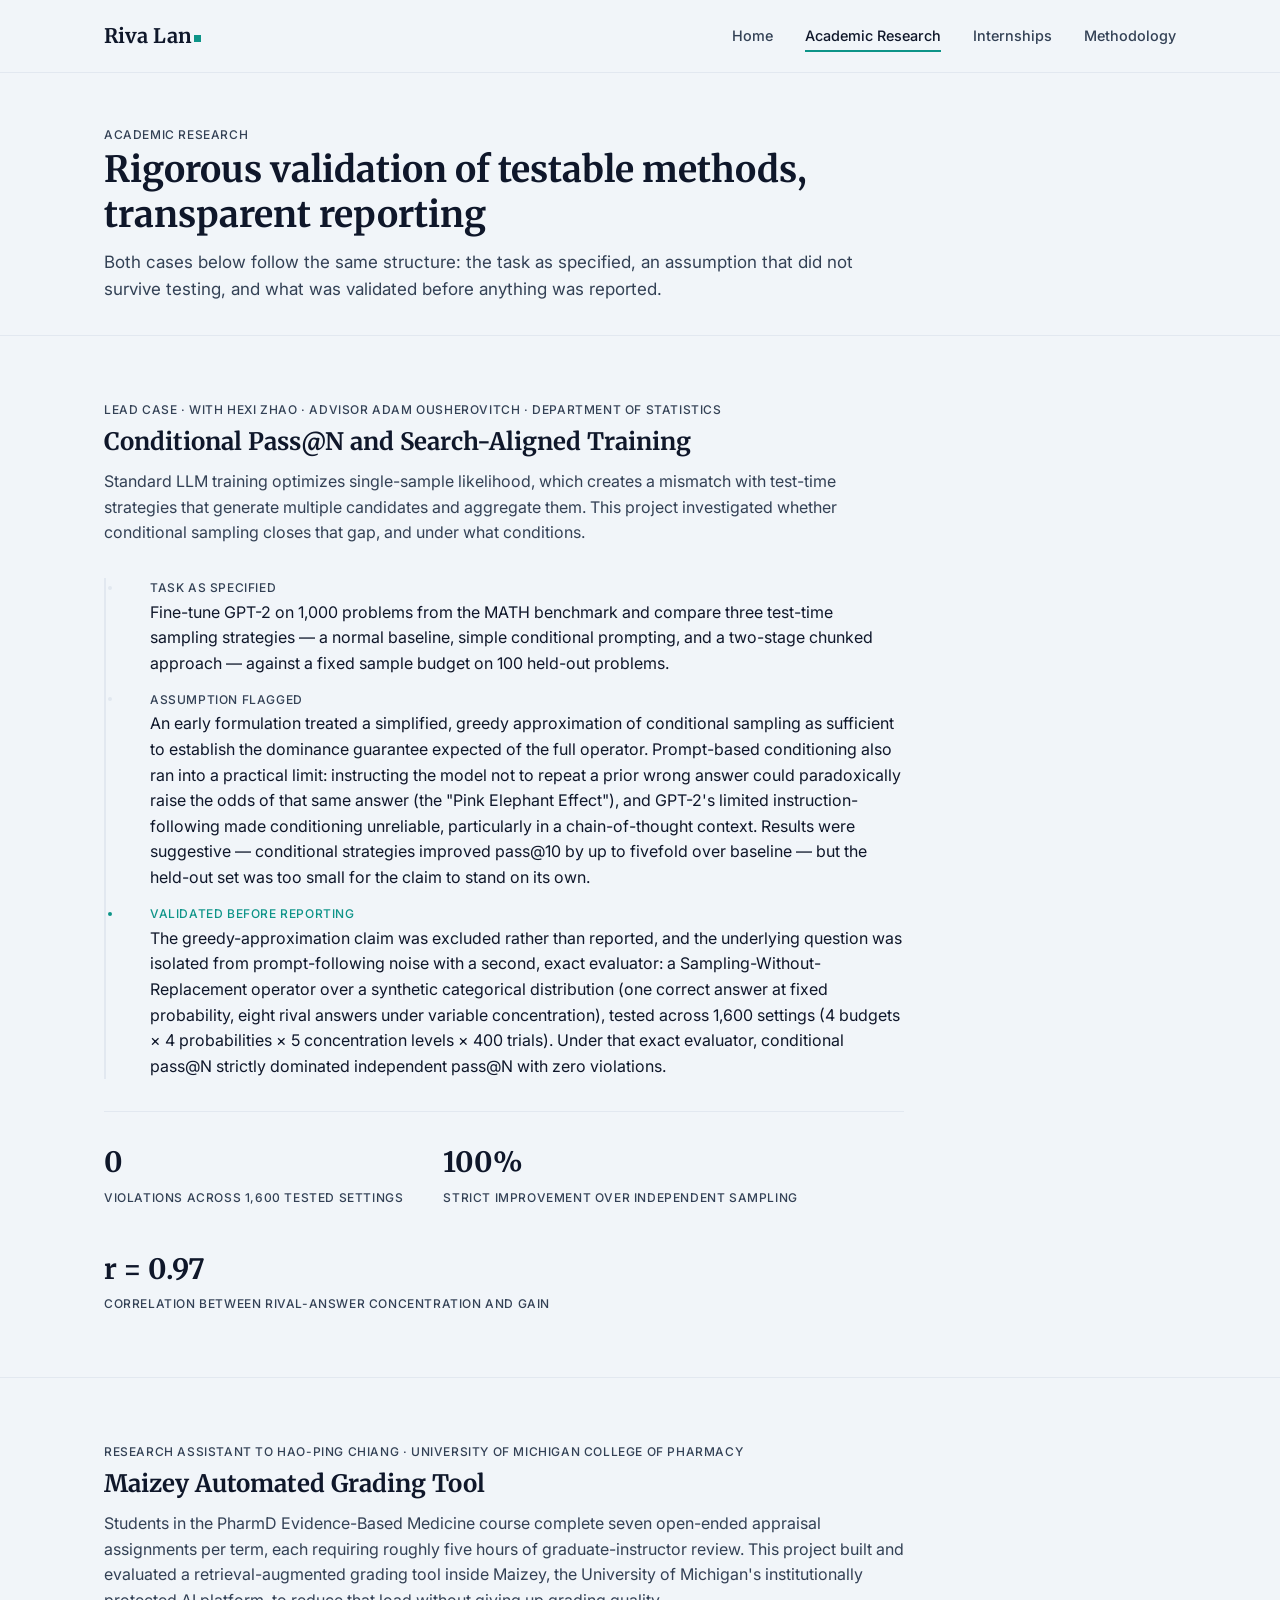
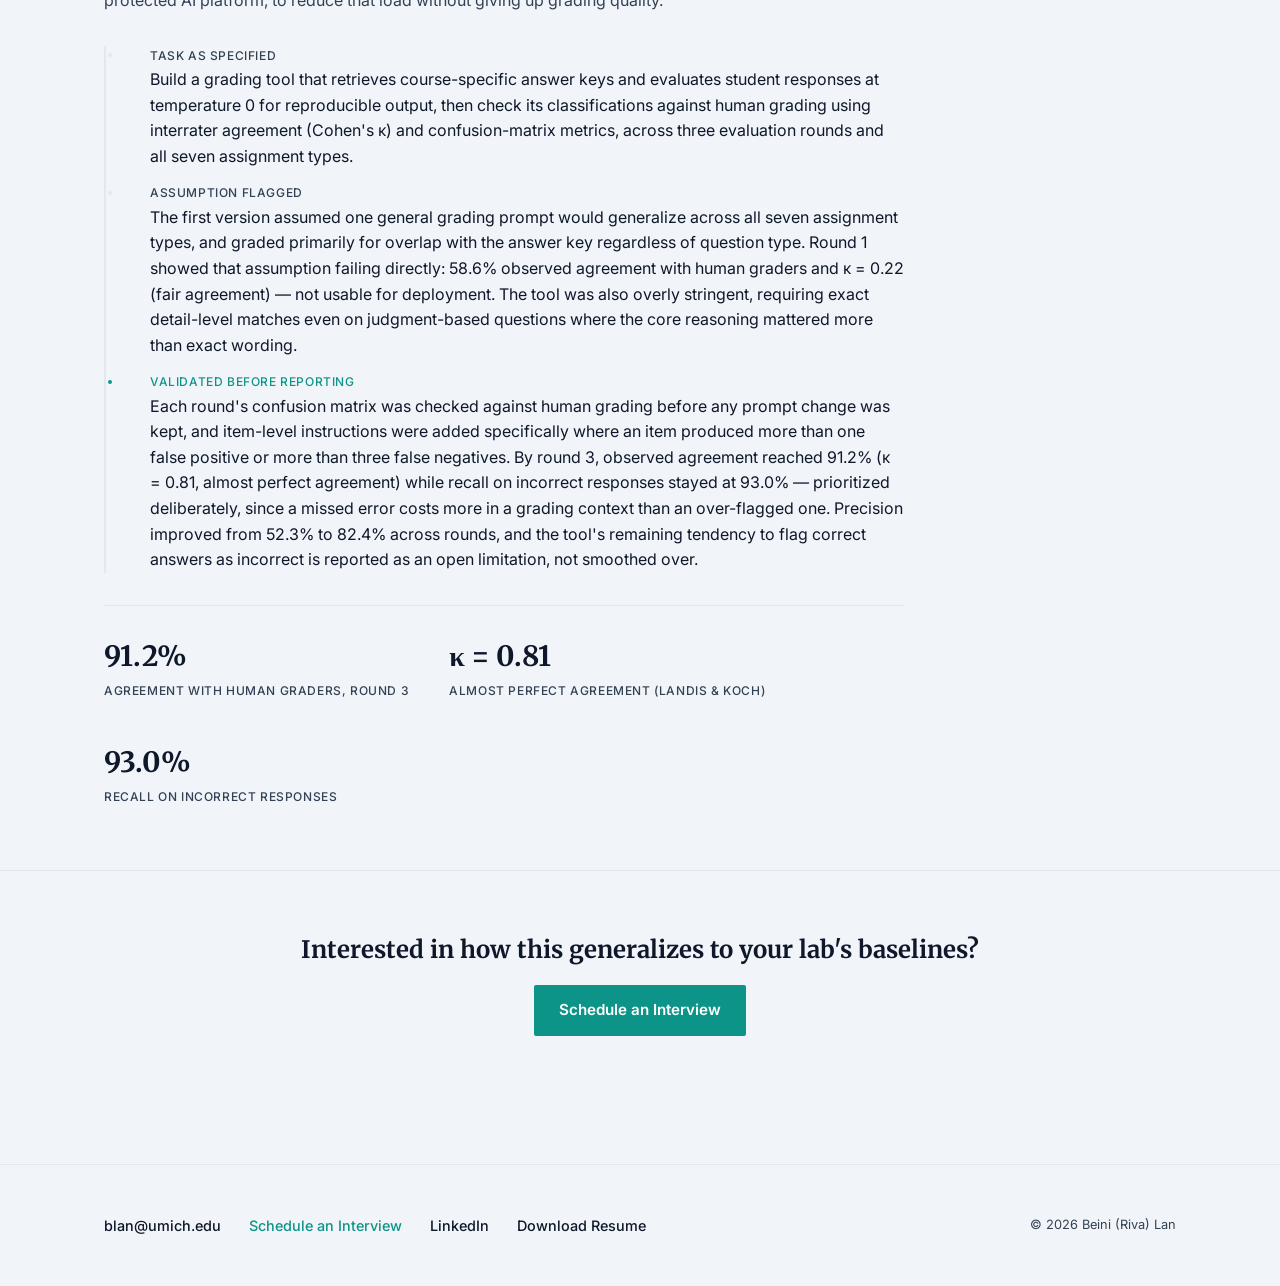
==== academic-research.html @ 8a8fefa3 "Lock the design foundation" ====
<!DOCTYPE html>
<html lang="en">
<head>
  <meta charset="UTF-8">
  <meta name="viewport" content="width=device-width, initial-scale=1.0">
  <title>Academic Research — Riva Lan</title>
  <meta name="description" content="Case studies in LLM test-time strategies and AI-assisted grading tool development, University of Michigan.">

  <link rel="icon" type="image/png" sizes="32x32" href="assets/favicon-32.png">
  <link rel="icon" type="image/png" sizes="16x16" href="assets/favicon-16.png">
  <link rel="apple-touch-icon" href="assets/apple-touch-icon.png">
  <link rel="stylesheet" href="styles.css">
</head>
<body>

  <nav class="site-nav">
    <div class="container">
      <a href="index.html" class="wordmark">Riva Lan<span class="dot"></span></a>
      <ul class="nav-links">
        <li><a href="index.html">Home</a></li>
        <li><a href="academic-research.html" aria-current="page">Academic Research</a></li>
        <li><a href="internships.html">Internships</a></li>
        <li><a href="methodology.html">Methodology</a></li>
      </ul>
    </div>
  </nav>

  <header class="page-hero">
    <div class="container">
      <span class="eyebrow">Academic Research</span>
      <h1>Rigorous validation of testable methods, transparent reporting</h1>
      <p class="lede">Both cases below follow the same structure: the task as specified, an assumption that did not survive testing, and what was validated before anything was reported.</p>
    </div>
  </header>

  <section class="section case-block" id="llm-test-time-strategies" aria-labelledby="llm-heading">
    <div class="container">
      <span class="eyebrow case-meta">Lead Case · With Hexi Zhao · Advisor Adam Ousherovitch · Department of Statistics</span>
      <h2 id="llm-heading">Conditional Pass@N and Search-Aligned Training</h2>
      <p class="case-framing">Standard LLM training optimizes single-sample likelihood, which creates a mismatch with test-time strategies that generate multiple candidates and aggregate them. This project investigated whether conditional sampling closes that gap, and under what conditions.</p>

      <div class="proof-item">
        <div class="proof-row">
          <span class="label">Task as specified</span>
          <p>Fine-tune GPT-2 on 1,000 problems from the MATH benchmark and compare three test-time sampling strategies — a normal baseline, simple conditional prompting, and a two-stage chunked approach — against a fixed sample budget on 100 held-out problems.</p>
        </div>
        <div class="proof-row">
          <span class="label">Assumption flagged</span>
          <p>An early formulation treated a simplified, greedy approximation of conditional sampling as sufficient to establish the dominance guarantee expected of the full operator. Prompt-based conditioning also ran into a practical limit: instructing the model not to repeat a prior wrong answer could paradoxically raise the odds of that same answer (the "Pink Elephant Effect"), and GPT-2's limited instruction-following made conditioning unreliable, particularly in a chain-of-thought context. Results were suggestive — conditional strategies improved pass@10 by up to fivefold over baseline — but the held-out set was too small for the claim to stand on its own.</p>
        </div>
        <div class="proof-row is-validated">
          <span class="label">Validated before reporting</span>
          <p>The greedy-approximation claim was excluded rather than reported, and the underlying question was isolated from prompt-following noise with a second, exact evaluator: a Sampling-Without-Replacement operator over a synthetic categorical distribution (one correct answer at fixed probability, eight rival answers under variable concentration), tested across 1,600 settings (4 budgets × 4 probabilities × 5 concentration levels × 400 trials). Under that exact evaluator, conditional pass@N strictly dominated independent pass@N with zero violations.</p>
        </div>
      </div>

      <div class="stat-strip">
        <div class="stat"><span class="stat-number">0</span><span class="label">Violations across 1,600 tested settings</span></div>
        <div class="stat"><span class="stat-number">100%</span><span class="label">Strict improvement over independent sampling</span></div>
        <div class="stat"><span class="stat-number">r = 0.97</span><span class="label">Correlation between rival-answer concentration and gain</span></div>
      </div>
    </div>
  </section>

  <section class="section case-block" id="maizey-grading-tool" aria-labelledby="maizey-heading">
    <div class="container">
      <span class="eyebrow case-meta">Research Assistant to Hao-Ping Chiang · University of Michigan College of Pharmacy</span>
      <h2 id="maizey-heading">Maizey Automated Grading Tool</h2>
      <p class="case-framing">Students in the PharmD Evidence-Based Medicine course complete seven open-ended appraisal assignments per term, each requiring roughly five hours of graduate-instructor review. This project built and evaluated a retrieval-augmented grading tool inside Maizey, the University of Michigan's institutionally protected AI platform, to reduce that load without giving up grading quality.</p>

      <div class="proof-item">
        <div class="proof-row">
          <span class="label">Task as specified</span>
          <p>Build a grading tool that retrieves course-specific answer keys and evaluates student responses at temperature 0 for reproducible output, then check its classifications against human grading using interrater agreement (Cohen's κ) and confusion-matrix metrics, across three evaluation rounds and all seven assignment types.</p>
        </div>
        <div class="proof-row">
          <span class="label">Assumption flagged</span>
          <p>The first version assumed one general grading prompt would generalize across all seven assignment types, and graded primarily for overlap with the answer key regardless of question type. Round 1 showed that assumption failing directly: 58.6% observed agreement with human graders and κ = 0.22 (fair agreement) — not usable for deployment. The tool was also overly stringent, requiring exact detail-level matches even on judgment-based questions where the core reasoning mattered more than exact wording.</p>
        </div>
        <div class="proof-row is-validated">
          <span class="label">Validated before reporting</span>
          <p>Each round's confusion matrix was checked against human grading before any prompt change was kept, and item-level instructions were added specifically where an item produced more than one false positive or more than three false negatives. By round 3, observed agreement reached 91.2% (κ = 0.81, almost perfect agreement) while recall on incorrect responses stayed at 93.0% — prioritized deliberately, since a missed error costs more in a grading context than an over-flagged one. Precision improved from 52.3% to 82.4% across rounds, and the tool's remaining tendency to flag correct answers as incorrect is reported as an open limitation, not smoothed over.</p>
        </div>
      </div>

      <div class="stat-strip">
        <div class="stat"><span class="stat-number">91.2%</span><span class="label">Agreement with human graders, round 3</span></div>
        <div class="stat"><span class="stat-number">κ = 0.81</span><span class="label">Almost perfect agreement (Landis &amp; Koch)</span></div>
        <div class="stat"><span class="stat-number">93.0%</span><span class="label">Recall on incorrect responses</span></div>
      </div>
    </div>
  </section>

  <section class="cta-band">
    <div class="container">
      <h2>Interested in how this generalizes to your lab's baselines?</h2>
      <a class="btn btn-primary" href="https://calendar.app.google/bJazdX21SBaHCQoB9" target="_blank" rel="noopener">Schedule an Interview</a>
    </div>
  </section>

  <footer class="site-footer">
    <div class="container">
      <ul class="footer-links">
        <li><a href="mailto:blan@umich.edu">blan@umich.edu</a></li>
        <li><a class="is-primary" href="https://calendar.app.google/bJazdX21SBaHCQoB9" target="_blank" rel="noopener">Schedule an Interview</a></li>
        <li><a href="https://www.linkedin.com/in/rivalan/" target="_blank" rel="noopener">LinkedIn</a></li>
        <li><a href="assets/resume.pdf">Download Resume</a></li>
      </ul>
      <span class="copyright">© 2026 Beini (Riva) Lan</span>
    </div>
  </footer>

</body>
</html>
---- styles.css ----
/* =========================================================
   Riva Lan — Portfolio Stylesheet
   One file, shared by every page. Organized in the order a
   page is read: tokens → base → layout → components → footer
   → responsive. Values below map directly to the Identity Kit
   (fonts, colors, spacing) — change a token here and it
   updates everywhere it is used.
   ========================================================= */

@import url('https://fonts.googleapis.com/css2?family=Merriweather:wght@700;900&family=Inter:wght@400;500;600&display=swap');

/* ---------- Tokens ---------- */
:root {
  /* Color palette (Identity Kit) */
  --color-bg: #F1F5F9;       /* Cool White — background */
  --color-ink: #0F172A;      /* Rich Black — headings & body */
  --color-slate: #334155;    /* Deeper Slate — secondary text, borders */
  --color-accent: #0D9488;   /* Muted Teal — links, primary CTA */
  --color-surface: #FFFFFF;  /* card surfaces, slightly lifted off bg */
  --color-border: #E2E8F0;   /* hairline borders on cards */

  /* Type */
  --font-heading: 'Merriweather', Georgia, 'Times New Roman', serif;
  --font-body: 'Inter', -apple-system, BlinkMacSystemFont, 'Segoe UI', sans-serif;

  --size-h1: 2.25rem;   /* 36px — page titles */
  --size-h2: 1.5rem;    /* 24px — section headers */
  --size-body: 1rem;    /* 16px */
  --size-label: 0.75rem;/* 12px — small caps labels */

  /* Spacing */
  --space-section: 4rem;   /* vertical rhythm between major sections */
  --space-card: 1.5rem;    /* padding inside cards */
  --content-max: 800px;    /* paragraph width cap */
  --page-max: 1120px;      /* outer page/container width */
}

/* ---------- Base / Reset ---------- */
*, *::before, *::after { box-sizing: border-box; }

html { scroll-behavior: smooth; }

@media (prefers-reduced-motion: reduce) {
  html { scroll-behavior: auto; }
  *, *::before, *::after { animation-duration: 0.01ms !important; transition-duration: 0.01ms !important; }
}

body {
  margin: 0;
  background: var(--color-bg);
  color: var(--color-ink);
  font-family: var(--font-body);
  font-size: var(--size-body);
  line-height: 1.6;
  -webkit-font-smoothing: antialiased;
}

h1, h2, h3 {
  font-family: var(--font-heading);
  font-weight: 700;
  line-height: 1.25;
  margin: 0 0 0.75rem;
  color: var(--color-ink);
}

h1 { font-size: var(--size-h1); }
h2 { font-size: var(--size-h2); }

p { margin: 0 0 1rem; max-width: var(--content-max); }

a { color: var(--color-accent); text-decoration: none; }
a:hover { text-decoration: underline; }

a:focus-visible,
button:focus-visible {
  outline: 2px solid var(--color-accent);
  outline-offset: 3px;
}

.eyebrow, .label {
  font-family: var(--font-body);
  font-weight: 500;
  font-size: var(--size-label);
  letter-spacing: 0.05em;
  text-transform: uppercase;
  color: var(--color-slate);
}

.container {
  max-width: var(--page-max);
  margin: 0 auto;
  padding: 0 1.5rem;
}

/* ---------- Navigation ---------- */
.site-nav {
  border-bottom: 1px solid var(--color-border);
  background: var(--color-bg);
  position: sticky;
  top: 0;
  z-index: 10;
}

.site-nav .container {
  display: flex;
  align-items: center;
  justify-content: space-between;
  height: 4.5rem;
}

.wordmark {
  font-family: var(--font-heading);
  font-weight: 700;
  font-size: 1.25rem;
  color: var(--color-ink);
  display: inline-flex;
  align-items: baseline;
  gap: 0.05em;
}

.wordmark:hover { text-decoration: none; }

.wordmark .dot {
  display: inline-block;
  width: 0.36em;
  height: 0.36em;
  background: var(--color-accent);
  margin-left: 0.06em;
  transform: translateY(-0.05em);
}

.nav-links {
  list-style: none;
  display: flex;
  gap: 2rem;
  margin: 0;
  padding: 0;
}

.nav-links a {
  color: var(--color-slate);
  font-weight: 500;
  font-size: 0.9rem;
}

.nav-links a[aria-current="page"] {
  color: var(--color-ink);
  border-bottom: 2px solid var(--color-accent);
  padding-bottom: 0.35rem;
}

.nav-toggle { display: none; }

/* ---------- Buttons ---------- */
.btn {
  display: inline-block;
  font-family: var(--font-body);
  font-weight: 600;
  font-size: 0.95rem;
  padding: 0.75rem 1.5rem;
  border-radius: 2px;
  border: 1px solid transparent;
  cursor: pointer;
}

.btn:hover { text-decoration: none; }

.btn-primary {
  background: var(--color-accent);
  color: #FFFFFF;
}
.btn-primary:hover { background: #0B7C71; }

.btn-secondary {
  background: transparent;
  color: var(--color-ink);
  border-color: var(--color-slate);
}
.btn-secondary:hover { border-color: var(--color-ink); }

/* ---------- Hero ---------- */
.hero {
  padding: var(--space-section) 0 3rem;
}

.hero .eyebrow { margin-bottom: 1rem; display: block; }

.hero h1 {
  max-width: 720px;
  font-size: clamp(1.75rem, 4vw, var(--size-h1));
}

.hero p.lede {
  max-width: var(--content-max);
  color: var(--color-slate);
  font-size: 1.0625rem;
}

.hero .actions { margin-top: 1.75rem; }

/* ---------- Section shell ---------- */
.section {
  padding: var(--space-section) 0;
  border-top: 1px solid var(--color-border);
}

.section-head { margin-bottom: 2rem; max-width: var(--content-max); }
.section-head .eyebrow { display: block; margin-bottom: 0.5rem; }
.section-head p { color: var(--color-slate); }

/* ---------- Proof items (reliability snapshot) ----------
   Structural signature used across the site: every reliability
   claim is shown as the same three-step sequence — task set,
   assumption flagged, result validated — never as an adjective. */

.proof-grid {
  display: grid;
  grid-template-columns: repeat(auto-fit, minmax(280px, 1fr));
  gap: 2rem;
}

.proof-item {
  border-left: 2px solid var(--color-border);
  padding-left: 1.25rem;
}

.proof-row {
  position: relative;
  padding-left: 1.25rem;
  margin-bottom: 0.85rem;
}

.proof-row::before {
  content: "";
  position: absolute;
  left: -1.5rem;
  top: 0.35rem;
  width: 8px;
  height: 8px;
  border-radius: 50%;
  background: var(--color-border);
  border: 2px solid var(--color-bg);
}

.proof-row.is-validated::before { background: var(--color-accent); }

.proof-row .label { display: block; margin-bottom: 0.15rem; }
.proof-row.is-validated .label { color: var(--color-accent); }
.proof-row p { margin: 0; font-size: 0.95rem; }

/* ---------- Cards ---------- */
.card {
  background: var(--color-surface);
  border: 1px solid var(--color-border);
  padding: var(--space-card);
}

.case-card .eyebrow { display: block; margin-bottom: 0.5rem; }
.case-card h3 {
  font-family: var(--font-heading);
  font-size: 1.25rem;
  margin-bottom: 0.6rem;
}
.case-card p { color: var(--color-slate); margin-bottom: 1rem; }
.case-card .read-more { font-weight: 600; }

.note-block {
  border: 1px dashed var(--color-slate);
  padding: 1.25rem;
  color: var(--color-slate);
  font-size: 0.9rem;
}

/* ---------- Case pages: page hero (shorter than home) ---------- */
.page-hero { padding: 3rem 0 1rem; }
.page-hero h1 { font-size: clamp(1.6rem, 3.4vw, var(--size-h1)); max-width: var(--content-max); }
.page-hero p.lede { color: var(--color-slate); font-size: 1.0625rem; }

/* ---------- Case block (full write-up) ---------- */
.case-block .case-meta { display: block; margin-bottom: 0.5rem; }
.case-block h2 { max-width: var(--content-max); }
.case-block .case-framing { color: var(--color-slate); max-width: var(--content-max); margin-bottom: 2rem; }
.case-block .proof-item { border-left: 2px solid var(--color-border); padding-left: 1.5rem; max-width: var(--content-max); }
.case-block .proof-row p { font-size: 1rem; max-width: var(--content-max); }

/* ---------- Stat strip ---------- */
.stat-strip {
  display: flex;
  flex-wrap: wrap;
  gap: 2.5rem;
  margin-top: 2rem;
  padding-top: 1.75rem;
  border-top: 1px solid var(--color-border);
  max-width: var(--content-max);
}

.stat .stat-number {
  font-family: var(--font-heading);
  font-weight: 700;
  font-size: 1.75rem;
  color: var(--color-ink);
  display: block;
}

.stat .label { display: block; margin-top: 0.15rem; }

/* ---------- CTA band ---------- */
.cta-band {
  text-align: center;
  padding: var(--space-section) 0;
  border-top: 1px solid var(--color-border);
}
.cta-band h2 { margin-bottom: 1.25rem; }

/* ---------- Footer ---------- */
.site-footer {
  border-top: 1px solid var(--color-border);
  padding: 3rem 0;
  margin-top: var(--space-section);
}

.site-footer .container {
  display: flex;
  flex-wrap: wrap;
  align-items: center;
  justify-content: space-between;
  gap: 1.5rem;
}

.footer-links {
  list-style: none;
  display: flex;
  flex-wrap: wrap;
  gap: 1.75rem;
  margin: 0;
  padding: 0;
}

.footer-links a {
  color: var(--color-ink);
  font-weight: 500;
  font-size: 0.9rem;
}

.footer-links a.is-primary { color: var(--color-accent); }

.site-footer .copyright {
  color: var(--color-slate);
  font-size: 0.8rem;
}

/* ---------- Responsive ---------- */
@media (max-width: 640px) {
  .site-nav .container { height: auto; padding-top: 1rem; padding-bottom: 1rem; flex-wrap: wrap; row-gap: 0.75rem; }
  .nav-links { gap: 1.25rem; flex-wrap: wrap; }
  .hero { padding: 2.5rem 0 2rem; }
  .section { padding: 2.5rem 0; }
  .site-footer .container { flex-direction: column; align-items: flex-start; }
}
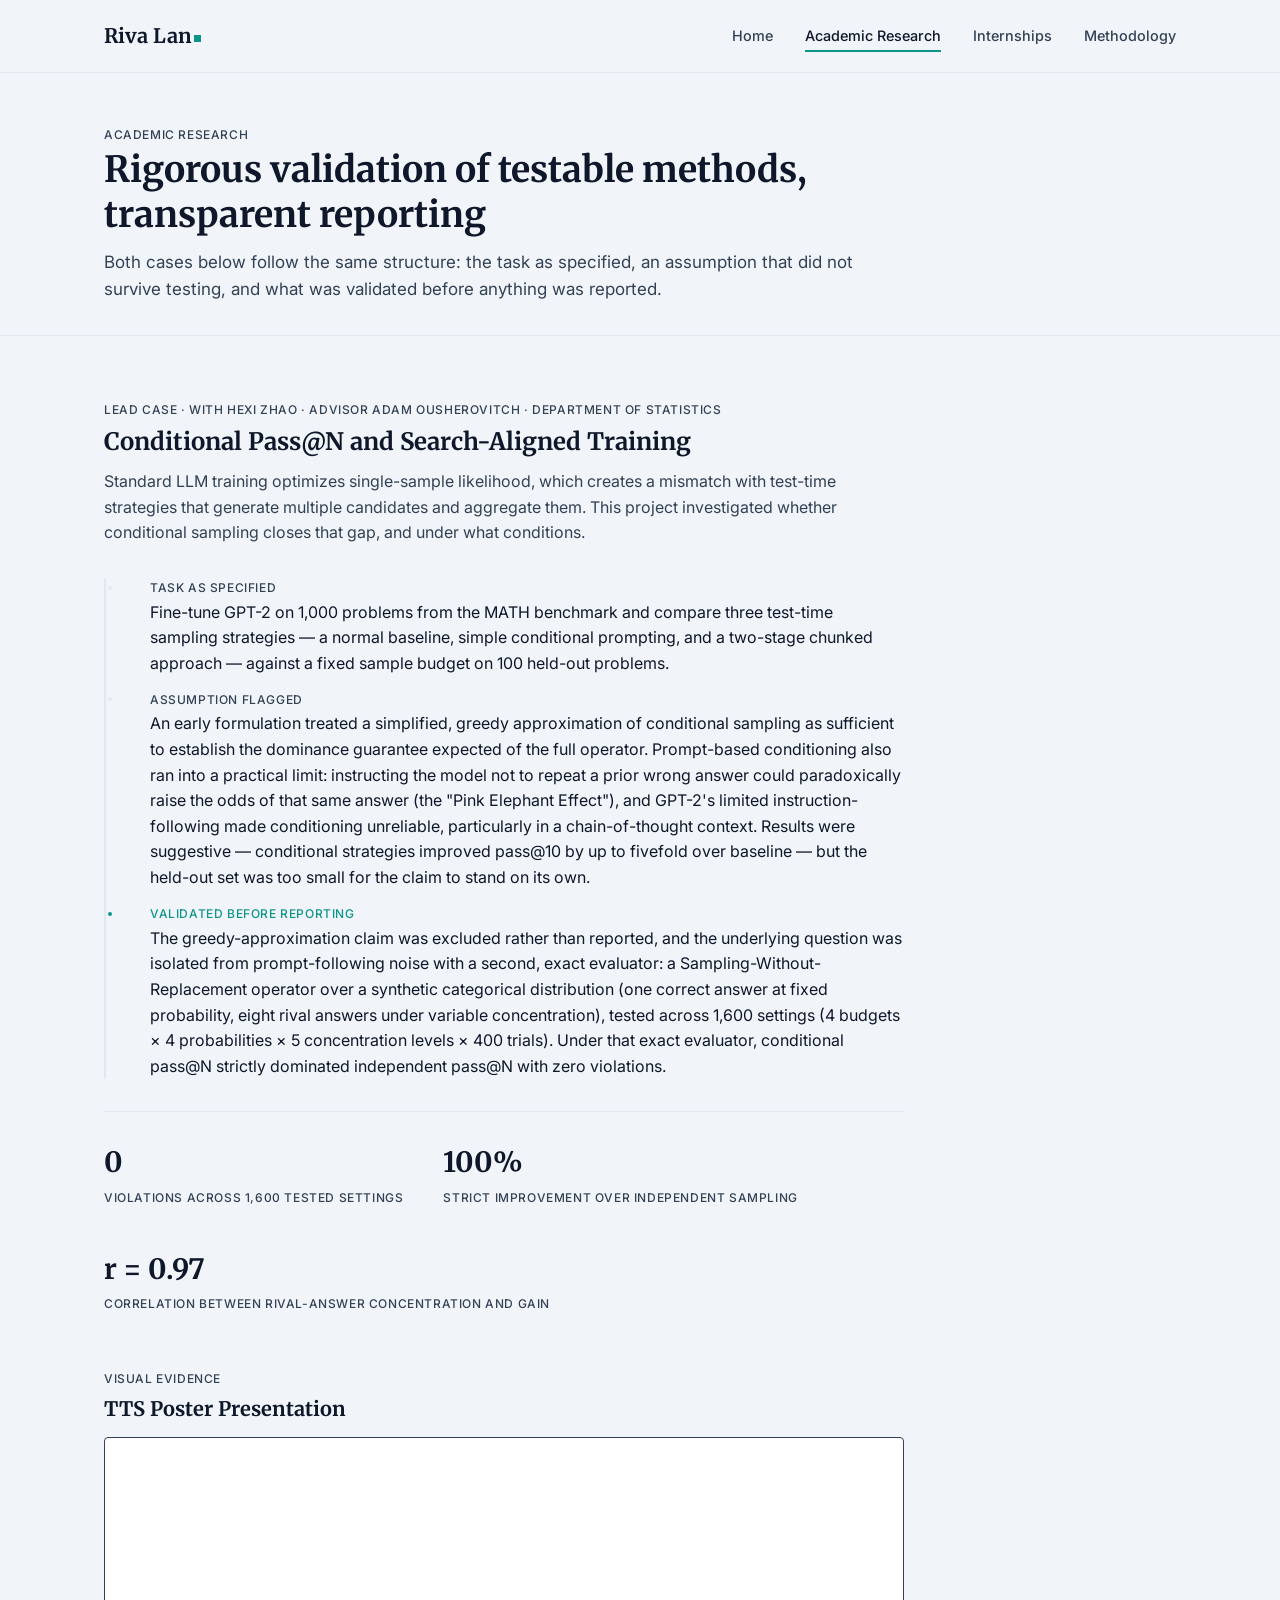
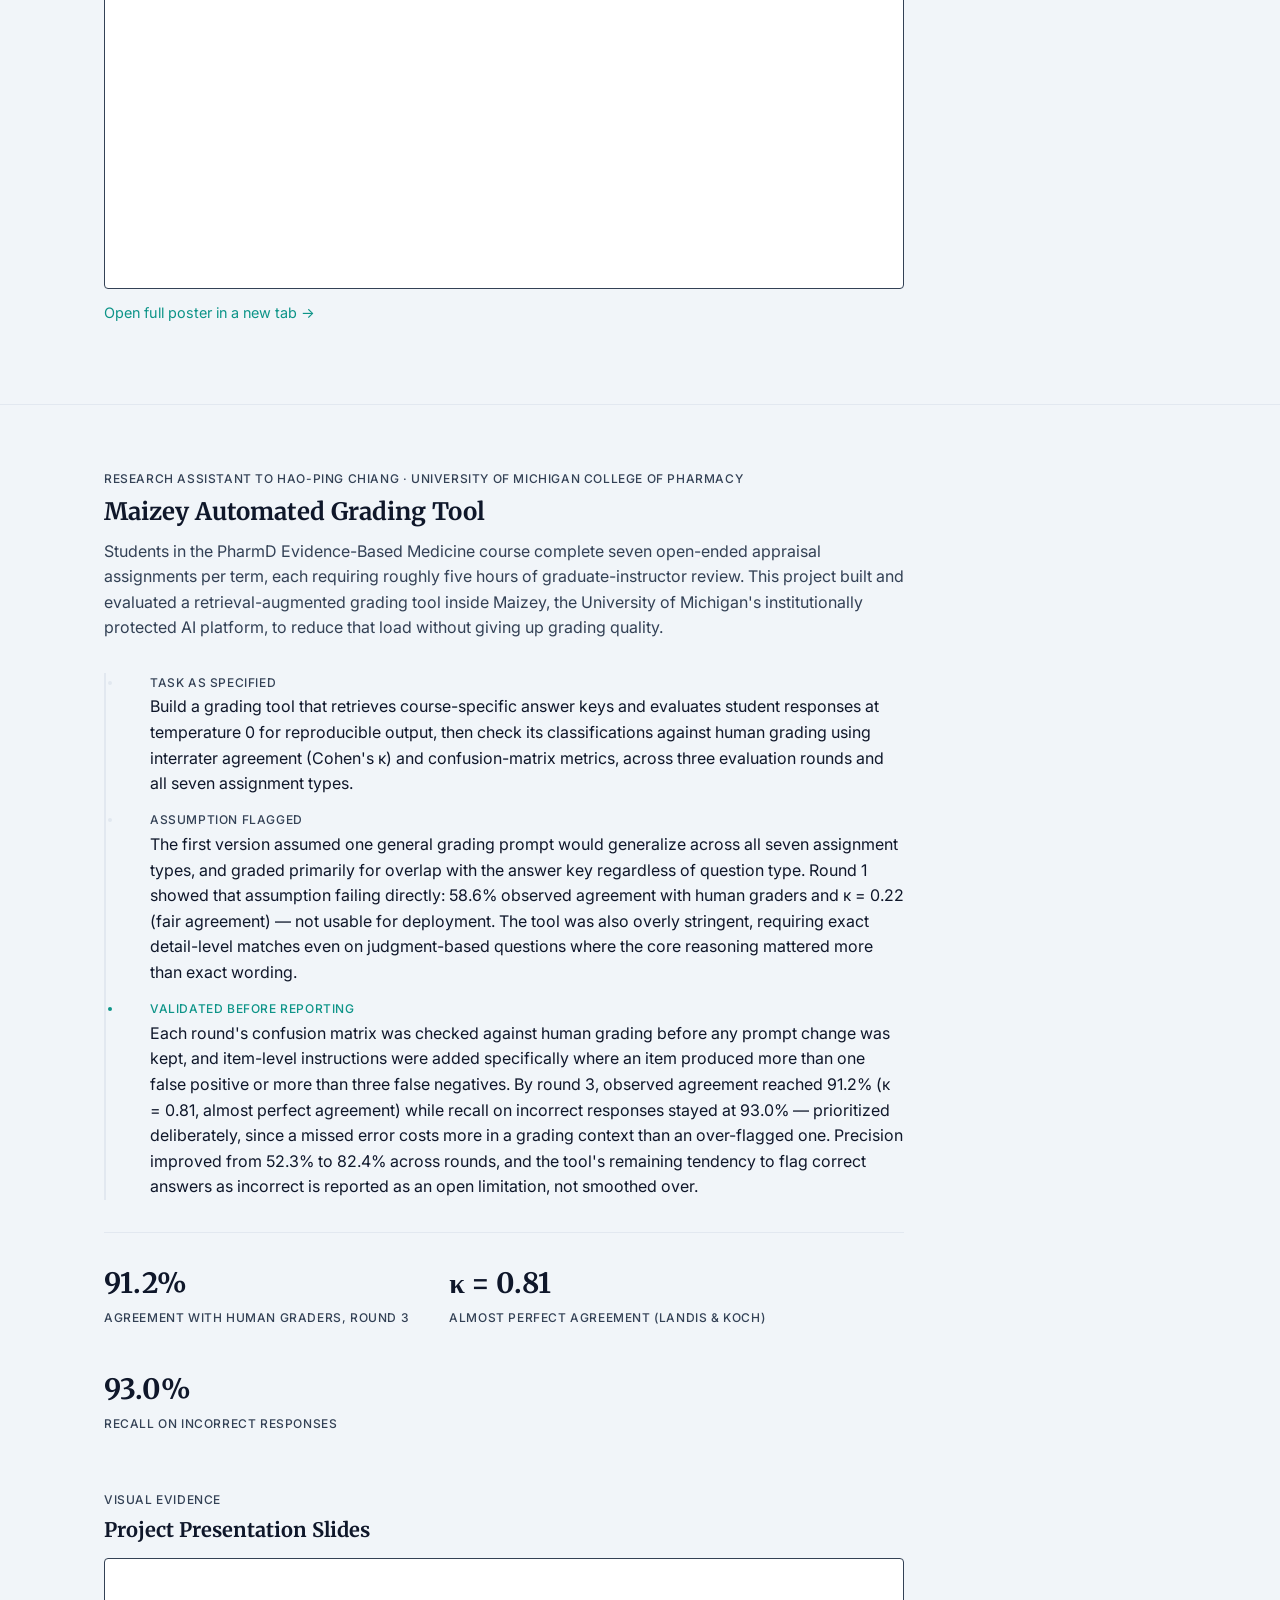
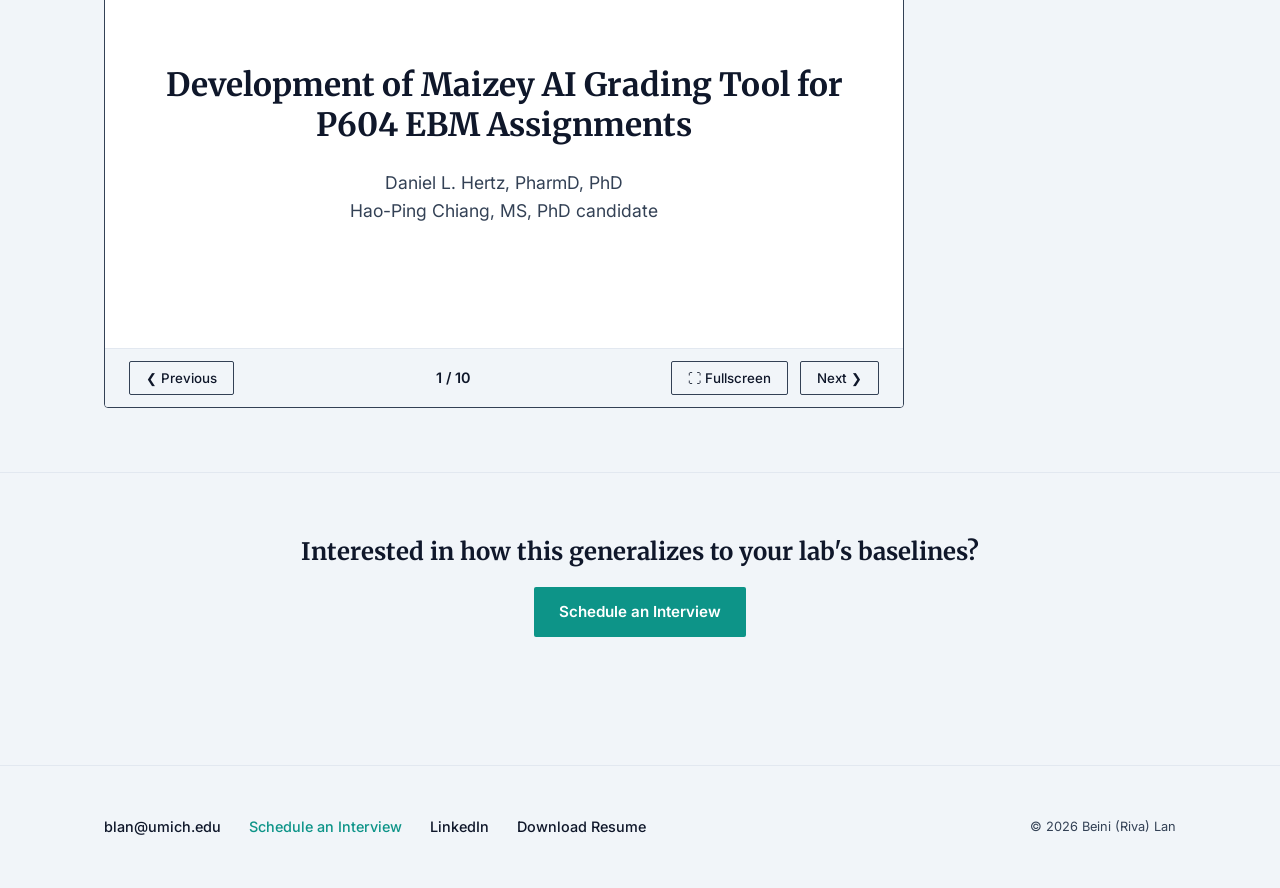
==== commit 2cd36a2e: "Revised html" ====
--- a/academic-research.html
+++ b/academic-research.html
@@ -10,6 +10,85 @@
   <link rel="icon" type="image/png" sizes="16x16" href="assets/favicon-16.png">
   <link rel="apple-touch-icon" href="assets/apple-touch-icon.png">
   <link rel="stylesheet" href="styles.css">
+
+  <!-- Added Styles for Custom Slideshow -->
+  <style>
+    .presentation-container {
+      position: relative;
+      width: 100%;
+      aspect-ratio: 16 / 9;
+      background: var(--color-surface);
+      border: 1px solid var(--color-slate);
+      border-radius: 4px;
+      display: flex;
+      flex-direction: column;
+      overflow: hidden;
+      margin-top: 1rem;
+    }
+    .presentation-container:fullscreen {
+      width: 100vw;
+      height: 100vh;
+      border: none;
+      border-radius: 0;
+      aspect-ratio: auto;
+    }
+    .maizey-slide {
+      display: none;
+      flex-grow: 1;
+      padding: 3rem;
+      overflow-y: auto;
+      color: var(--color-ink);
+    }
+    .maizey-slide h3 {
+      font-size: 1.5rem;
+      margin-bottom: 1.5rem;
+      border-bottom: 1px solid var(--color-border);
+      padding-bottom: 0.5rem;
+    }
+    .maizey-slide table {
+      width: 100%;
+      border-collapse: collapse;
+      margin-top: 1rem;
+      font-size: 0.9rem;
+    }
+    .maizey-slide th, .maizey-slide td {
+      border: 1px solid var(--color-border);
+      padding: 0.5rem;
+      text-align: center;
+    }
+    .maizey-slide th {
+      background: var(--color-bg);
+      font-weight: 600;
+    }
+    .slide-controls {
+      display: flex;
+      justify-content: space-between;
+      align-items: center;
+      padding: 0.75rem 1.5rem;
+      background: var(--color-bg);
+      border-top: 1px solid var(--color-border);
+    }
+    .slide-controls button {
+      background: transparent;
+      border: 1px solid var(--color-slate);
+      color: var(--color-ink);
+      padding: 0.5rem 1rem;
+      border-radius: 2px;
+      cursor: pointer;
+      font-family: var(--font-body);
+      font-weight: 500;
+      transition: background 0.2s ease, color 0.2s ease;
+    }
+    .slide-controls button:hover {
+      background: var(--color-slate);
+      color: white;
+    }
+    @media (max-width: 640px) {
+      .maizey-slide { padding: 1.5rem; }
+      .presentation-container { aspect-ratio: auto; min-height: 500px; }
+      .slide-controls { flex-direction: column; gap: 1rem; }
+    }
+  </style>
 </head>
 <body>
 
@@ -59,6 +138,24 @@
         <div class="stat"><span class="stat-number">100%</span><span class="label">Strict improvement over independent sampling</span></div>
         <div class="stat"><span class="stat-number">r = 0.97</span><span class="label">Correlation between rival-answer concentration and gain</span></div>
       </div>
+
+      <!-- POSTER EMBED BLOCK -->
+      <div style="margin-top: 3.5rem; max-width: var(--content-max);">
+        <span class="eyebrow case-meta">Visual Evidence</span>
+        <h3 style="font-size: 1.25rem; margin-bottom: 1rem;">TTS Poster Presentation</h3>
+        
+        <a href="assets/TTS poster.pdf" target="_blank" rel="noopener" aria-label="Open full TTS poster.pdf in a new tab" style="display: block; position: relative; border: 1px solid var(--color-slate); border-radius: 4px; overflow: hidden; background: var(--color-surface);">
+          <div style="position: absolute; top: 0; left: 0; right: 0; bottom: 0; z-index: 10; cursor: pointer;"></div>
+          <iframe src="assets/TTS poster.pdf#toolbar=0&navpanes=0&scrollbar=0&view=FitH" width="100%" height="450px" style="border: none; display: block; pointer-events: none;" tabindex="-1">
+            <p>Your browser does not support inline PDF previews.</p>
+          </iframe>
+        </a>
+        
+        <p style="margin-top: 0.75rem; font-size: 0.9rem;">
+          <a href="assets/TTS poster.pdf" target="_blank" rel="noopener">Open full poster in a new tab →</a>
+        </p>
+      </div>
+
     </div>
   </section>
 
@@ -88,6 +185,298 @@
         <div class="stat"><span class="stat-number">κ = 0.81</span><span class="label">Almost perfect agreement (Landis &amp; Koch)</span></div>
         <div class="stat"><span class="stat-number">93.0%</span><span class="label">Recall on incorrect responses</span></div>
       </div>
+
+      <!-- ADDED MAIZEY SLIDESHOW BLOCK -->
+      <div style="margin-top: 3.5rem; max-width: var(--content-max);">
+        <span class="eyebrow case-meta">Visual Evidence</span>
+        <h3 style="font-size: 1.25rem; margin-bottom: 1rem;">Project Presentation Slides</h3>
+
+        <div class="presentation-container" id="maizey-slideshow">
+           
+           <!-- Slide 1 -->
+           <div class="maizey-slide">
+             <div style="height: 100%; display: flex; flex-direction: column; justify-content: center; align-items: center; text-align: center;">
+               <h3 style="border: none; font-size: 2rem; margin-bottom: 1rem;">Development of Maizey AI Grading Tool for P604 EBM Assignments</h3>
+               <p style="font-size: 1.1rem; color: var(--color-slate);">Daniel L. Hertz, PharmD, PhD<br>Hao-Ping Chiang, MS, PhD candidate</p>
+             </div>
+           </div>
+
+           <!-- Slide 2 -->
+           <div class="maizey-slide">
+             <h3>Outline</h3>
+             <ul style="font-size: 1.1rem; line-height: 2;">
+               <li><strong>Methods</strong>
+                 <ul>
+                   <li>Assignments used</li>
+                   <li>Sampling</li>
+                   <li>Data collection and analysis</li>
+                 </ul>
+               </li>
+               <li><strong>Results</strong></li>
+             </ul>
+           </div>
+
+           <!-- Slide 3 -->
+           <div class="maizey-slide">
+             <h3>Methods: Assignments & Sampling</h3>
+             <div style="display: flex; gap: 2rem; flex-wrap: wrap;">
+               <div style="flex: 1; min-width: 200px;">
+                 <strong>Assignments used:</strong>
+                 <ul style="font-size: 0.95rem;">
+                   <li>REVEAL_Results</li>
+                   <li>REVEAL_Validity</li>
+                   <li>SYGMA2_Assignment</li>
+                   <li>TRA_2P-TIMI_Assignment</li>
+                   <li>SYGMA2_ArticleSummary</li>
+                   <li>REVEAL_Appraisal</li>
+                   <li>TRA_2P-TIMI_Appraisal</li>
+                 </ul>
+               </div>
+               <div style="flex: 1; min-width: 200px;">
+                 <strong>Sampling:</strong>
+                 <p style="font-size: 0.95rem;">Restricted randomization</p>
+                 <p style="font-size: 0.95rem;">74 students were assigned to 7 groups, with 10 students in each group and the remaining students placed as extras. Students were not reassigned to the same group as in the previous test.</p>
+               </div>
+             </div>
+           </div>
+
+           <!-- Slide 4 -->
+           <div class="maizey-slide">
+             <h3>Methods: Data Collection & Analysis</h3>
+             <ul style="font-size: 1rem; line-height: 1.8;">
+               <li><strong>Data collection:</strong> Responses from both Maizey and the human grader coded as 1 (correct) or 0 (incorrect).</li>
+               <li><strong>Data analysis:</strong> Unit of analysis is each question.</li>
+               <li><strong>Agreement measures:</strong> Cohen’s Kappa and agreement rate.</li>
+               <li><strong>Performance metrics:</strong> Accuracy, precision, recall, and F1 score (assuming human grader is correct).</li>
+             </ul>
+           </div>
+
+           <!-- Slide 5 -->
+           <div class="maizey-slide">
+             <h3>Results: Overall Confusion Matrix</h3>
+             <p style="font-size: 0.85rem; color: var(--color-slate);">Based on all 7 assignments (1230 total observations)</p>
+             <ul style="font-size: 0.9rem;">
+               <li><strong>Disagreement:</strong> 10.98% (mostly different in details or interpretations)</li>
+               <li><strong>False negative rate:</strong> 7.5% (in all the incorrect answers Maizey marked as correct)</li>
+             </ul>
+             <table>
+               <tr>
+                 <th>Human grader</th>
+                 <th>Incorrect</th>
+                 <th>Correct</th>
+                 <th>Total</th>
+               </tr>
+               <tr>
+                 <td><strong>Maizey Incorrect</strong></td>
+                 <td>392</td>
+                 <td>103</td>
+                 <td>495</td>
+               </tr>
+               <tr>
+                 <td><strong>Maizey Correct</strong></td>
+                 <td>32</td>
+                 <td>703</td>
+                 <td>735</td>
+               </tr>
+               <tr>
+                 <td><strong>Total</strong></td>
+                 <td>424</td>
+                 <td>806</td>
+                 <td>1230</td>
+               </tr>
+             </table>
+           </div>
+
+           <!-- Slide 6 -->
+           <div class="maizey-slide">
+             <h3>Results: Overall Performance Metrics</h3>
+             <p style="font-size: 0.95rem;">Interrater agreements between human grader and Maizey</p>
+             <table>
+               <tr>
+                 <th>Agreement</th>
+                 <th>Expected agreement</th>
+                 <th>Kappa</th>
+                 <th>P-value</th>
+               </tr>
+               <tr>
+                 <td>89.02%</td>
+                 <td>53.03%</td>
+                 <td>0.7663 (fair)</td>
+                 <td>&lt;0.001</td>
+               </tr>
+             </table>
+             <p style="font-size: 0.95rem; margin-top: 1.5rem;">Performance metrics for Maizey (overall)</p>
+             <table>
+               <tr>
+                 <th>Accuracy</th>
+                 <th>Precision</th>
+                 <th>Recall</th>
+                 <th>F1 Score</th>
+               </tr>
+               <tr>
+                 <td>89.02%</td>
+                 <td>95.65%</td>
+                 <td>87.22%</td>
+                 <td>91.24%</td>
+               </tr>
+             </table>
+           </div>
+
+           <!-- Slide 7 -->
+           <div class="maizey-slide">
+             <h3>Results: Subset Confusion Matrix</h3>
+             <p style="font-size: 0.85rem; color: var(--color-slate);">Based on 4 assignments (600 total observations)</p>
+             <ul style="font-size: 0.9rem;">
+               <li><strong>Disagreement:</strong> 11.00% (mostly different in details or interpretations)</li>
+               <li><strong>False negative rate:</strong> 6.5% (in all the incorrect answers Maizey marked as correct)</li>
+             </ul>
+             <table>
+               <tr>
+                 <th>Human grader</th>
+                 <th>Incorrect</th>
+                 <th>Correct</th>
+                 <th>Total</th>
+               </tr>
+               <tr>
+                 <td><strong>Maizey Incorrect</strong></td>
+                 <td>260</td>
+                 <td>48</td>
+                 <td>308</td>
+               </tr>
+               <tr>
+                 <td><strong>Maizey Correct</strong></td>
+                 <td>18</td>
+                 <td>274</td>
+                 <td>292</td>
+               </tr>
+               <tr>
+                 <td><strong>Total</strong></td>
+                 <td>278</td>
+                 <td>322</td>
+                 <td>600</td>
+               </tr>
+             </table>
+           </div>
+
+           <!-- Slide 8 -->
+           <div class="maizey-slide">
+             <h3>Results: Subset Performance Metrics</h3>
+             <p style="font-size: 0.95rem;">Interrater agreements between human grader and Maizey</p>
+             <table>
+               <tr>
+                 <th>Agreement</th>
+                 <th>Expected agreement</th>
+                 <th>Kappa</th>
+                 <th>P-value</th>
+               </tr>
+               <tr>
+                 <td>89.00%</td>
+                 <td>49.90%</td>
+                 <td>0.7804 (fair)</td>
+                 <td>&lt;0.001</td>
+               </tr>
+             </table>
+             <p style="font-size: 0.95rem; margin-top: 1.5rem;">Performance metrics for Maizey (overall)</p>
+             <table>
+               <tr>
+                 <th>Accuracy</th>
+                 <th>Precision</th>
+                 <th>Recall</th>
+                 <th>F1 Score</th>
+               </tr>
+               <tr>
+                 <td>89.00%</td>
+                 <td>93.84%</td>
+                 <td>85.08%</td>
+                 <td>89.25%</td>
+               </tr>
+             </table>
+           </div>
+
+           <!-- Slide 9 -->
+           <div class="maizey-slide">
+             <h3>Results (Round 1): Confusion Matrix</h3>
+             <p style="font-size: 0.85rem; color: var(--color-slate);">Based on 4 assignments (1080 total observations)</p>
+             <ul style="font-size: 0.9rem;">
+               <li><strong>Disagreement:</strong> 41.39% (mostly different in details or interpretations)</li>
+               <li><strong>False negative rate:</strong> 3.5% (in all the incorrect answers Maizey marked as correct)</li>
+             </ul>
+             <table>
+               <tr>
+                 <th>Human grader</th>
+                 <th>Incorrect</th>
+                 <th>Correct</th>
+                 <th>Total</th>
+               </tr>
+               <tr>
+                 <td><strong>Maizey Incorrect</strong></td>
+                 <td>471</td>
+                 <td>430</td>
+                 <td>901</td>
+               </tr>
+               <tr>
+                 <td><strong>Maizey Correct</strong></td>
+                 <td>17</td>
+                 <td>162</td>
+                 <td>179</td>
+               </tr>
+               <tr>
+                 <td><strong>Total</strong></td>
+                 <td>488</td>
+                 <td>592</td>
+                 <td>1080</td>
+               </tr>
+             </table>
+           </div>
+
+           <!-- Slide 10 -->
+           <div class="maizey-slide">
+             <h3>Results (Round 1): Performance Metrics</h3>
+             <p style="font-size: 0.95rem;">Interrater agreements between human grader and Maizey</p>
+             <table>
+               <tr>
+                 <th>Agreement</th>
+                 <th>Expected agreement</th>
+                 <th>Kappa</th>
+                 <th>P-value</th>
+               </tr>
+               <tr>
+                 <td>58.61%</td>
+                 <td>46.78%</td>
+                 <td>0.2223 (fair)</td>
+                 <td>&lt;0.001</td>
+               </tr>
+             </table>
+             <p style="font-size: 0.95rem; margin-top: 1.5rem;">Performance metrics for Maizey (overall)</p>
+             <table>
+               <tr>
+                 <th>Accuracy</th>
+                 <th>Precision</th>
+                 <th>Recall</th>
+                 <th>F1 Score</th>
+               </tr>
+               <tr>
+                 <td>58.61%</td>
+                 <td>90.50%</td>
+                 <td>27.36%</td>
+                 <td>42.02%</td>
+               </tr>
+             </table>
+           </div>
+
+           <!-- Slide Controls -->
+           <div class="slide-controls">
+              <button onclick="changeSlide(-1)">❮ Previous</button>
+              <span id="slide-counter" style="font-weight: 600; font-size: 0.9rem;">1 / 10</span>
+              <div>
+                <button onclick="toggleFullScreen()" style="margin-right: 0.5rem;">⛶ Fullscreen</button>
+                <button onclick="changeSlide(1)">Next ❯</button>
+              </div>
+           </div>
+        </div>
+      </div>
+      <!-- END MAIZEY SLIDESHOW BLOCK -->
+
     </div>
   </section>
 
@@ -110,5 +499,48 @@
     </div>
   </footer>
 
+  <!-- Script for Custom Slideshow -->
+  <script>
+    let currentSlide = 1;
+    
+    function showSlide(n) {
+      let slides = document.getElementsByClassName("maizey-slide");
+      let counter = document.getElementById("slide-counter");
+      
+      if (n > slides.length) { currentSlide = 1; }
+      if (n < 1) { currentSlide = slides.length; }
+      
+      for (let i = 0; i < slides.length; i++) {
+        slides[i].style.display = "none";
+      }
+      
+      if(slides[currentSlide - 1]) {
+          slides[currentSlide - 1].style.display = "block";
+      }
+      if(counter) {
+          counter.innerText = currentSlide + " / " + slides.length;
+      }
+    }
+    
+    function changeSlide(n) {
+      showSlide(currentSlide += n);
+    }
+    
+    function toggleFullScreen() {
+      let elem = document.getElementById("maizey-slideshow");
+      if (!document.fullscreenElement) {
+        elem.requestFullscreen().catch(err => {
+          console.error(`Error attempting to enable fullscreen: ${err.message}`);
+        });
+      } else {
+        document.exitFullscreen();
+      }
+    }
+    
+    // Initialize slideshow on page load
+    document.addEventListener('DOMContentLoaded', () => {
+        showSlide(currentSlide);
+    });
+  </script>
 </body>
-</html>
+</html>
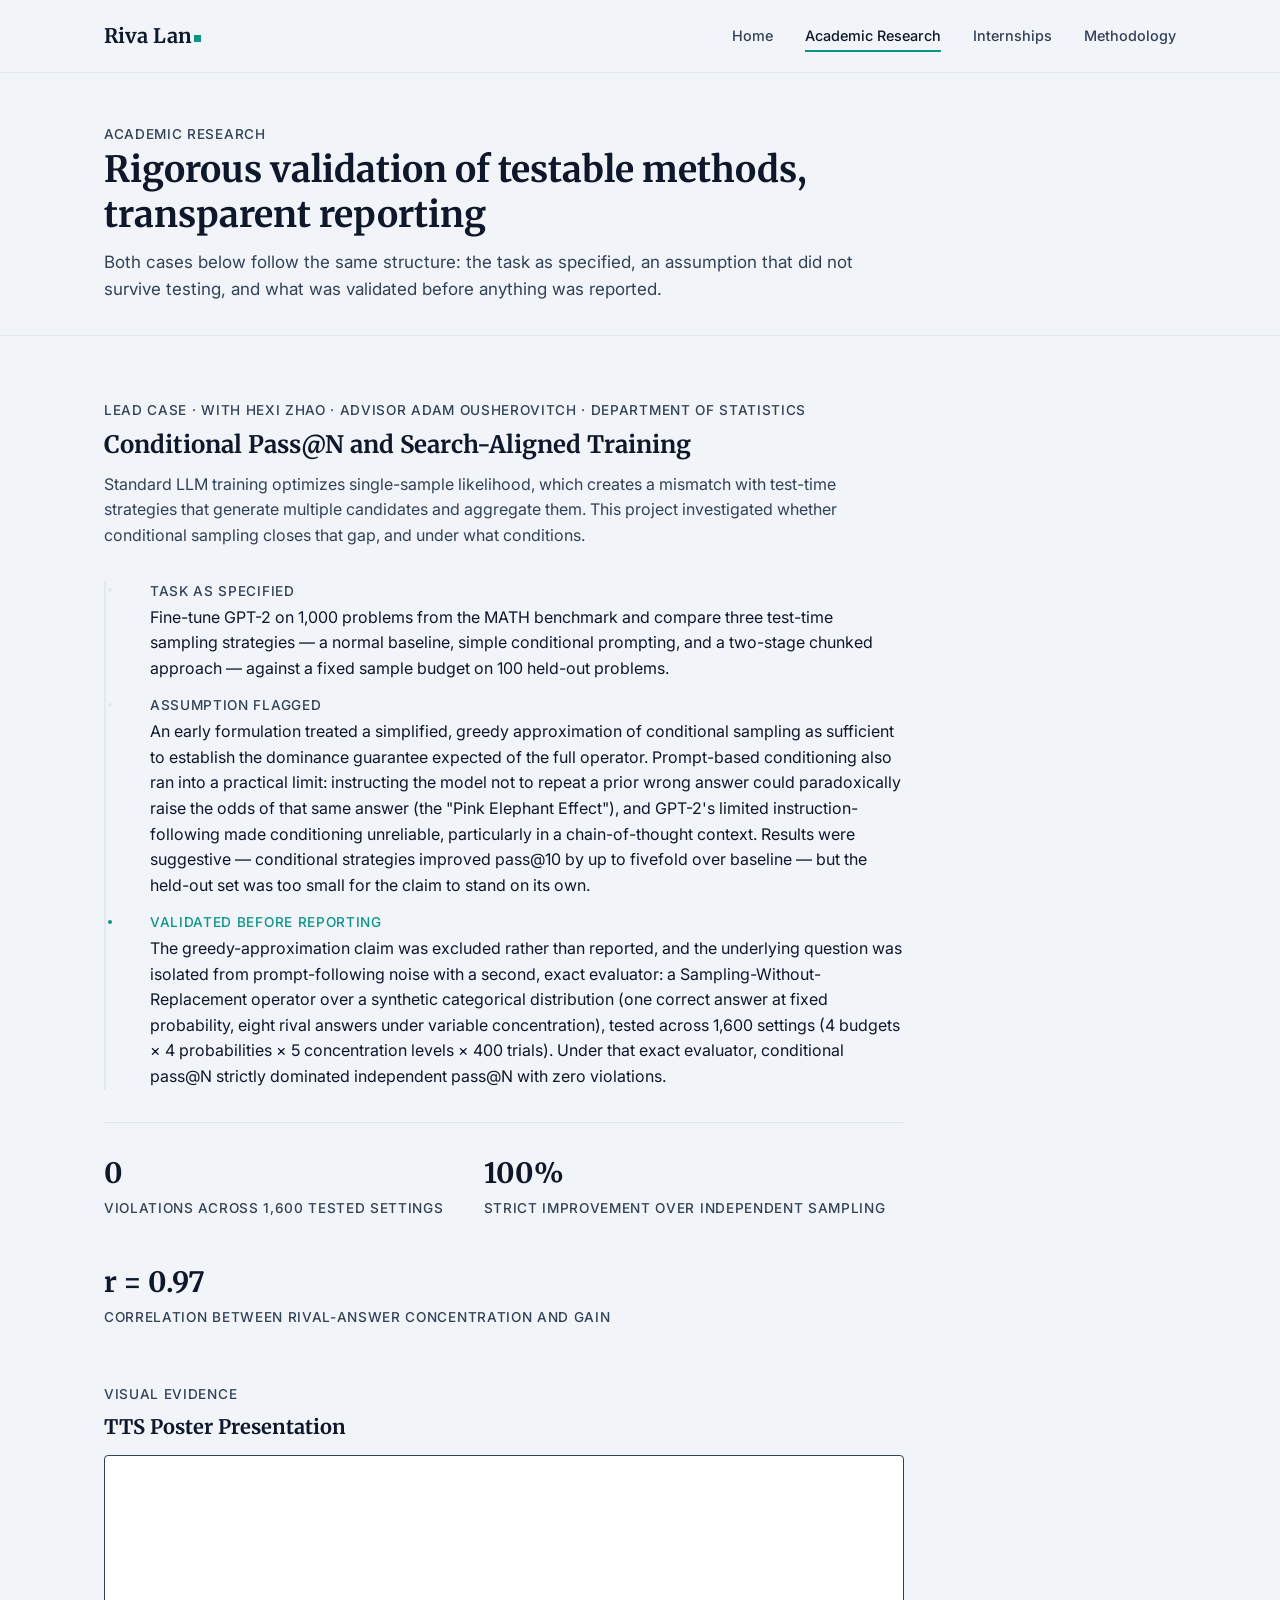
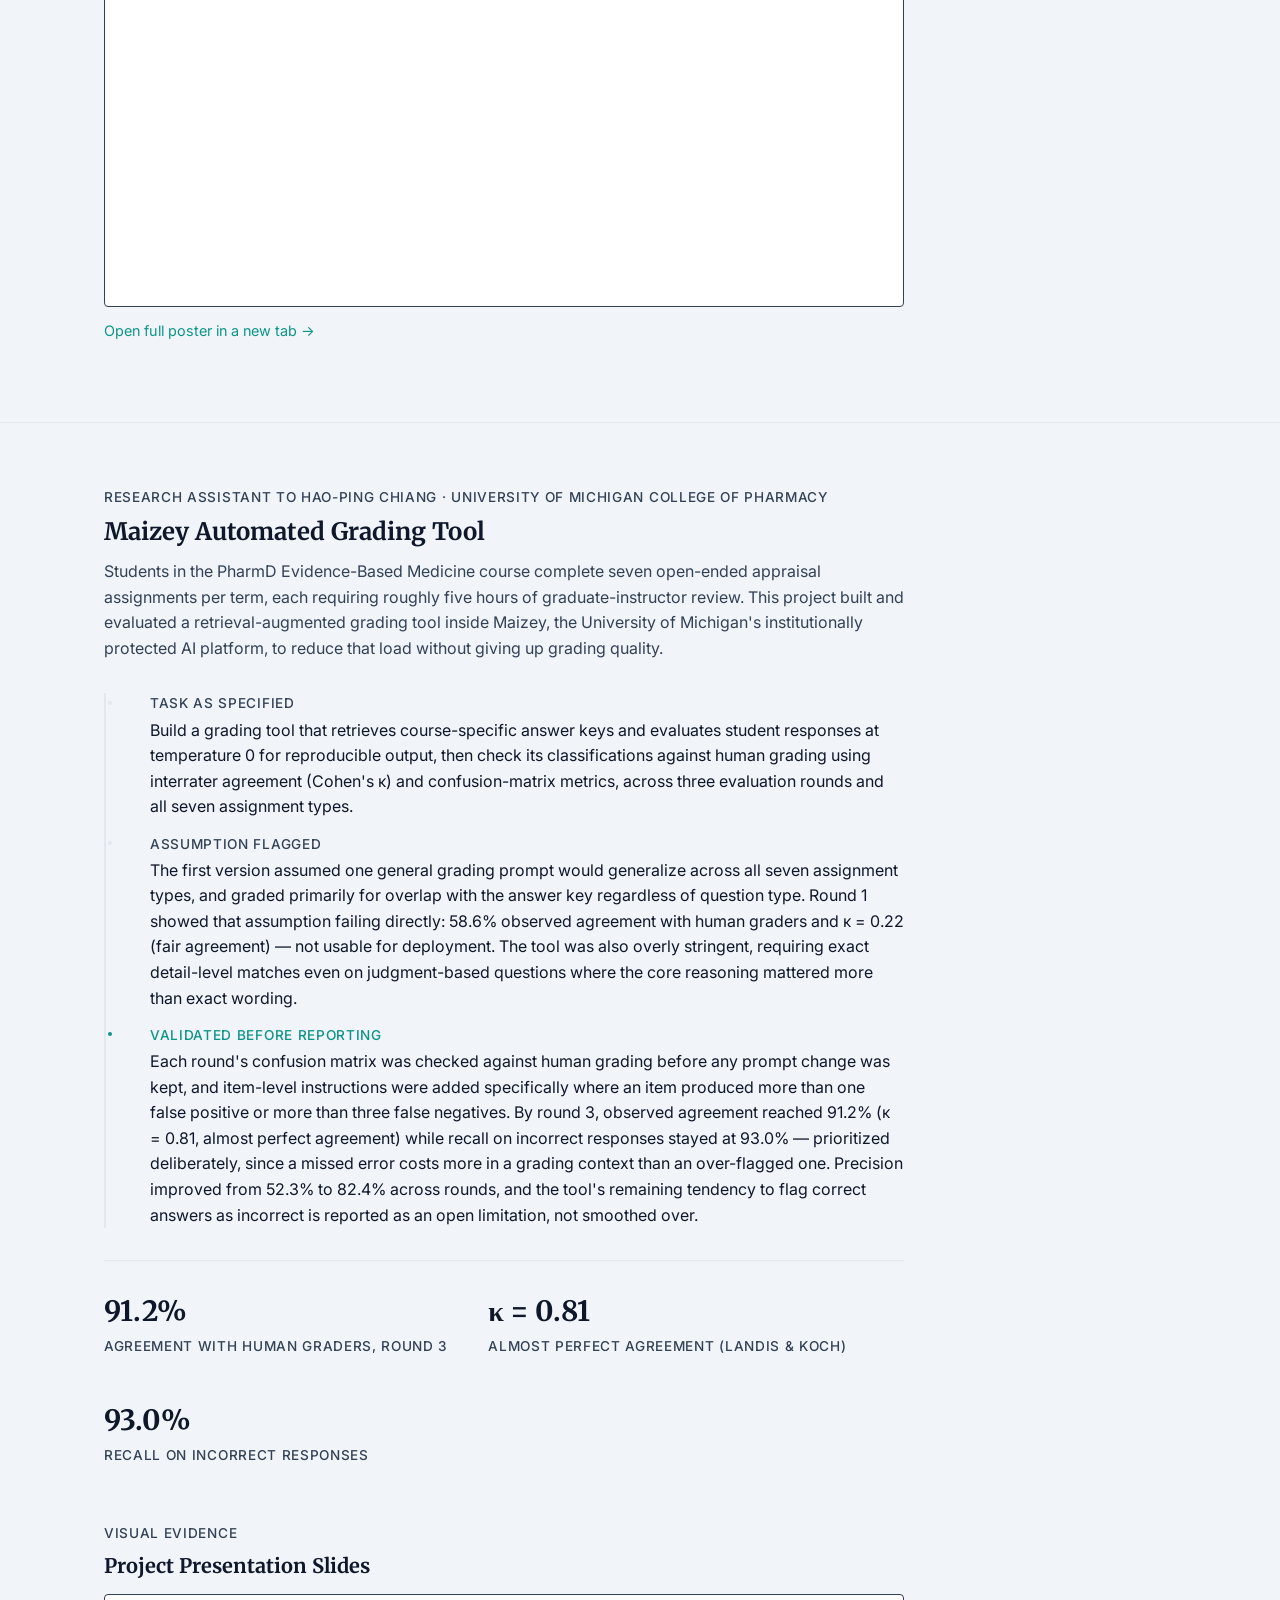
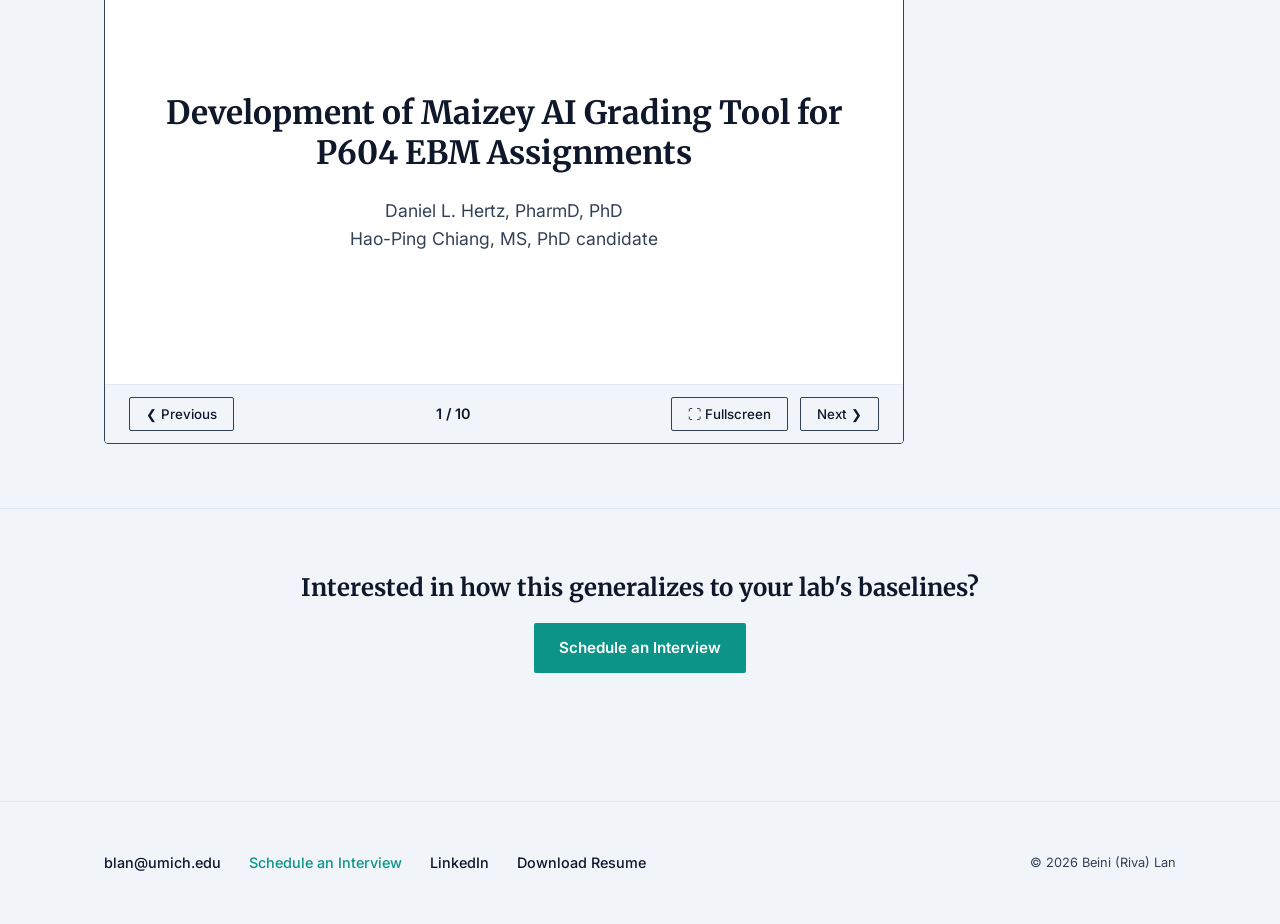
==== commit 82c9501f: "8/12 Updates" ====
--- a/academic-research.html
+++ b/academic-research.html
@@ -146,7 +146,8 @@
         
         <a href="assets/TTS poster.pdf" target="_blank" rel="noopener" aria-label="Open full TTS poster.pdf in a new tab" style="display: block; position: relative; border: 1px solid var(--color-slate); border-radius: 4px; overflow: hidden; background: var(--color-surface);">
           <div style="position: absolute; top: 0; left: 0; right: 0; bottom: 0; z-index: 10; cursor: pointer;"></div>
-          <iframe src="assets/TTS poster.pdf#toolbar=0&navpanes=0&scrollbar=0&view=FitH" width="100%" height="450px" style="border: none; display: block; pointer-events: none;" tabindex="-1">
+          <!-- Updated iframe with view=Fit, scrolling="no", and overflow: hidden -->
+          <iframe src="assets/TTS poster.pdf#toolbar=0&navpanes=0&scrollbar=0&view=Fit" width="100%" height="450px" style="border: none; display: block; pointer-events: none; overflow: hidden;" scrolling="no" tabindex="-1">
             <p>Your browser does not support inline PDF previews.</p>
           </iframe>
         </a>
@@ -186,7 +187,7 @@
         <div class="stat"><span class="stat-number">93.0%</span><span class="label">Recall on incorrect responses</span></div>
       </div>
 
-      <!-- ADDED MAIZEY SLIDESHOW BLOCK -->
+      <!-- MAIZEY SLIDESHOW BLOCK -->
       <div style="margin-top: 3.5rem; max-width: var(--content-max);">
         <span class="eyebrow case-meta">Visual Evidence</span>
         <h3 style="font-size: 1.25rem; margin-bottom: 1rem;">Project Presentation Slides</h3>
@@ -493,7 +494,7 @@
         <li><a href="mailto:blan@umich.edu">blan@umich.edu</a></li>
         <li><a class="is-primary" href="https://calendar.app.google/bJazdX21SBaHCQoB9" target="_blank" rel="noopener">Schedule an Interview</a></li>
         <li><a href="https://www.linkedin.com/in/rivalan/" target="_blank" rel="noopener">LinkedIn</a></li>
-        <li><a href="assets/resume.pdf">Download Resume</a></li>
+        <li><a href="assets/resume.pdf" download="Riva-Lan-Resume.pdf">Download Resume</a></li>
       </ul>
       <span class="copyright">© 2026 Beini (Riva) Lan</span>
     </div>
--- a/styles.css
+++ b/styles.css
@@ -12,27 +12,30 @@
 /* ---------- Tokens ---------- */
 :root {
   /* Color palette (Identity Kit) */
-  --color-bg: #F1F5F9;       /* Cool White — background */
-  --color-ink: #0F172A;      /* Rich Black — headings & body */
-  --color-slate: #334155;    /* Deeper Slate — secondary text, borders */
-  --color-accent: #0D9488;   /* Muted Teal — links, primary CTA */
-  --color-surface: #FFFFFF;  /* card surfaces, slightly lifted off bg */
-  --color-border: #E2E8F0;   /* hairline borders on cards */
+  --color-bg: #F1F5F9;       
+  --color-ink: #0F172A;      
+  --color-slate: #334155;    
+  --color-accent: #0D9488;   
+  --color-surface: #FFFFFF;  
+  --color-border: #E2E8F0;   
+  
+  /* New token for accessible text on light backgrounds */
+  --color-accent-strong: #0B7C71;
 
   /* Type */
   --font-heading: 'Merriweather', Georgia, 'Times New Roman', serif;
   --font-body: 'Inter', -apple-system, BlinkMacSystemFont, 'Segoe UI', sans-serif;
 
-  --size-h1: 2.25rem;   /* 36px — page titles */
-  --size-h2: 1.5rem;    /* 24px — section headers */
-  --size-body: 1rem;    /* 16px */
-  --size-label: 0.75rem;/* 12px — small caps labels */
+  --size-h1: 2.25rem;   
+  --size-h2: 1.5rem;    
+  --size-body: 1rem;    
+  --size-label: 0.85rem;
 
   /* Spacing */
-  --space-section: 4rem;   /* vertical rhythm between major sections */
-  --space-card: 1.5rem;    /* padding inside cards */
-  --content-max: 800px;    /* paragraph width cap */
-  --page-max: 1120px;      /* outer page/container width */
+  --space-section: 4rem;   
+  --space-card: 1.5rem;    
+  --content-max: 800px;    
+  --page-max: 1120px;      
 }
 
 /* ---------- Base / Reset ---------- */
@@ -183,20 +186,82 @@
   padding: var(--space-section) 0 3rem;
 }
 
-.hero .eyebrow { margin-bottom: 1rem; display: block; }
-
-.hero h1 {
-  max-width: 720px;
-  font-size: clamp(1.75rem, 4vw, var(--size-h1));
+.hero .container {
+  display: grid;
+  grid-template-columns: 1.2fr 0.8fr;
+  gap: 4rem;
+  align-items: center;
+}
+
+/* Text Column */
+.hero-text {
+  display: flex;
+  flex-direction: column;
+  gap: 1.5rem;
+}
+
+.hero-text .eyebrow { 
+  margin-bottom: 0; 
+  display: block; 
+}
+
+/* New badge styling scoped strictly to the hero text */
+.hero-text .eyebrow.hero-badge {
+  display: inline-block;
+  color: var(--color-accent-strong);
+  background-color: var(--color-surface);
+  border: 1px solid var(--color-border);
+  padding: 0.35rem 0.75rem;
+  border-radius: 4px;
+  margin-bottom: 1.25rem;
+  line-height: 1.4;
 }
 
 .hero p.lede {
   max-width: var(--content-max);
   color: var(--color-slate);
   font-size: 1.0625rem;
-}
-
-.hero .actions { margin-top: 1.75rem; }
+  margin: 0;
+}
+
+.hero h1 {
+  font-size: clamp(1.75rem, 4vw, var(--size-h1));
+  margin: 0;
+}
+
+/* Visual Column */
+.hero-visual {
+  display: flex;
+  flex-direction: column;
+  align-items: center;
+  gap: 2rem;
+}
+
+/* Photo Treatment */
+.profile-photo {
+  width: 100%;
+  max-width: 320px;
+  overflow: hidden;
+  border-radius: 4px;
+}
+
+.profile-photo img {
+  width: 100%;
+  height: auto;
+  display: block;
+  object-fit: cover;
+  aspect-ratio: 4/5;
+  background-color: var(--color-border);
+  mix-blend-mode: darken;
+  filter: grayscale(10%) contrast(1.05) brightness(0.98); 
+}
+
+.hero-visual .actions { 
+  margin-top: 0; 
+  display: flex;
+  justify-content: center;
+  width: 100%;
+}
 
 /* ---------- Section shell ---------- */
 .section {
@@ -208,11 +273,7 @@
 .section-head .eyebrow { display: block; margin-bottom: 0.5rem; }
 .section-head p { color: var(--color-slate); }
 
-/* ---------- Proof items (reliability snapshot) ----------
-   Structural signature used across the site: every reliability
-   claim is shown as the same three-step sequence — task set,
-   assumption flagged, result validated — never as an adjective. */
-
+/* ---------- Proof items ---------- */
 .proof-grid {
   display: grid;
   grid-template-columns: repeat(auto-fit, minmax(280px, 1fr));
@@ -271,17 +332,95 @@
   font-size: 0.9rem;
 }
 
-/* ---------- Case pages: page hero (shorter than home) ---------- */
+/* ---------- Case pages ---------- */
 .page-hero { padding: 3rem 0 1rem; }
 .page-hero h1 { font-size: clamp(1.6rem, 3.4vw, var(--size-h1)); max-width: var(--content-max); }
 .page-hero p.lede { color: var(--color-slate); font-size: 1.0625rem; }
 
-/* ---------- Case block (full write-up) ---------- */
 .case-block .case-meta { display: block; margin-bottom: 0.5rem; }
 .case-block h2 { max-width: var(--content-max); }
 .case-block .case-framing { color: var(--color-slate); max-width: var(--content-max); margin-bottom: 2rem; }
 .case-block .proof-item { border-left: 2px solid var(--color-border); padding-left: 1.5rem; max-width: var(--content-max); }
 .case-block .proof-row p { font-size: 1rem; max-width: var(--content-max); }
+
+/* ---------- Data Tables & Code ---------- */
+.data-table {
+  width: 100%;
+  border-collapse: collapse;
+  margin: 1.5rem 0;
+  font-size: 0.9rem;
+  background: var(--color-surface);
+}
+
+.data-table th, 
+.data-table td {
+  padding: 0.75rem 1rem;
+  border: 1px solid var(--color-border);
+  text-align: left;
+}
+
+.data-table th {
+  background: var(--color-bg);
+  font-weight: 600;
+  color: var(--color-slate);
+}
+
+.data-table td { font-family: var(--font-body); }
+
+.code-block {
+  background: var(--color-ink);
+  color: var(--color-bg);
+  padding: 1.25rem;
+  border-radius: 4px;
+  overflow-x: auto;
+  font-family: ui-monospace, SFMono-Regular, Menlo, Monaco, Consolas, monospace;
+  font-size: 0.85rem;
+  margin: 1.5rem 0;
+  line-height: 1.5;
+}
+
+/* ---------- Visual Evidence Embeds ---------- */
+.poster-preview {
+  width: 100%;
+  max-width: 100%;
+  height: auto;
+  display: block;
+  object-fit: contain;
+  border: 1px solid var(--color-border);
+}
+
+.poster-embed-wrapper {
+  position: relative;
+  width: 100%;
+  padding-bottom: 75%; 
+  height: 0;
+  overflow: hidden;
+  border: 1px solid var(--color-border);
+}
+
+.poster-embed-wrapper iframe,
+.poster-embed-wrapper embed {
+  position: absolute;
+  top: 0;
+  left: 0;
+  width: 100%;
+  height: 100%;
+}
+
+.slide-controls {
+  display: flex;
+  flex-direction: row;
+  align-items: center;
+  justify-content: center;
+  flex-wrap: wrap;
+  gap: 0.75rem;
+  margin-top: 1rem;
+}
+
+.slide-controls .btn {
+  white-space: nowrap;
+  flex-shrink: 0;
+}
 
 /* ---------- Stat strip ---------- */
 .stat-strip {
@@ -304,7 +443,7 @@
 
 .stat .label { display: block; margin-top: 0.15rem; }
 
-/* ---------- CTA band ---------- */
+/* ---------- CTA band & Footer ---------- */
 .cta-band {
   text-align: center;
   padding: var(--space-section) 0;
@@ -312,7 +451,6 @@
 }
 .cta-band h2 { margin-bottom: 1.25rem; }
 
-/* ---------- Footer ---------- */
 .site-footer {
   border-top: 1px solid var(--color-border);
   padding: 3rem 0;
@@ -350,10 +488,37 @@
 }
 
 /* ---------- Responsive ---------- */
+@media (max-width: 768px) {
+  .hero .container {
+    grid-template-columns: 1fr;
+    gap: 3rem;
+  }
+  
+  .hero-visual {
+    order: -1; 
+  }
+  
+  .profile-photo {
+    max-width: 280px;
+  }
+}
+
 @media (max-width: 640px) {
   .site-nav .container { height: auto; padding-top: 1rem; padding-bottom: 1rem; flex-wrap: wrap; row-gap: 0.75rem; }
-  .nav-links { gap: 1.25rem; flex-wrap: wrap; }
+  
+  .nav-links {
+    gap: 1.25rem;
+    flex-wrap: nowrap;
+    overflow-x: auto;
+    white-space: nowrap;
+    padding-bottom: 0.25rem;
+  }
+
   .hero { padding: 2.5rem 0 2rem; }
   .section { padding: 2.5rem 0; }
+  
+  .slide-controls { gap: 0.5rem; }
+  .slide-controls .btn { padding: 0.5rem 0.75rem; font-size: 0.85rem; }
+  
   .site-footer .container { flex-direction: column; align-items: flex-start; }
-}
+}
